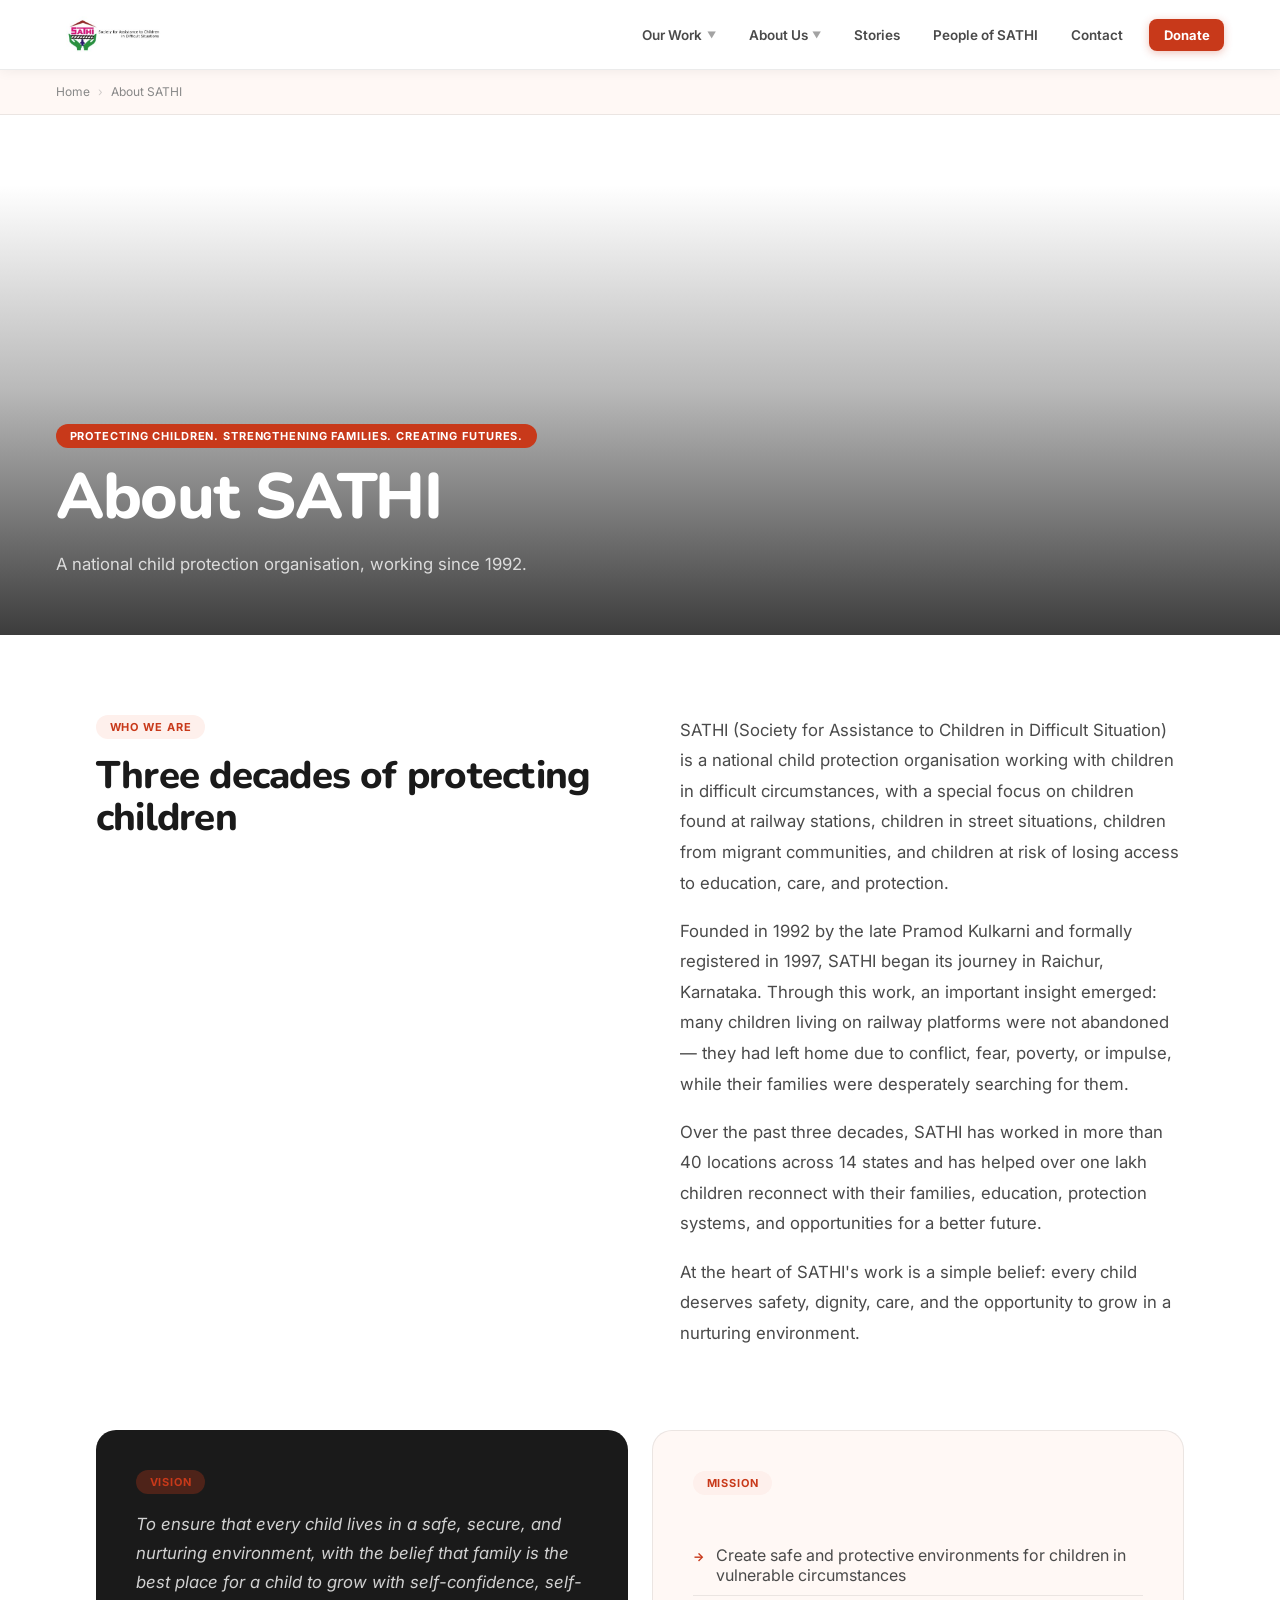
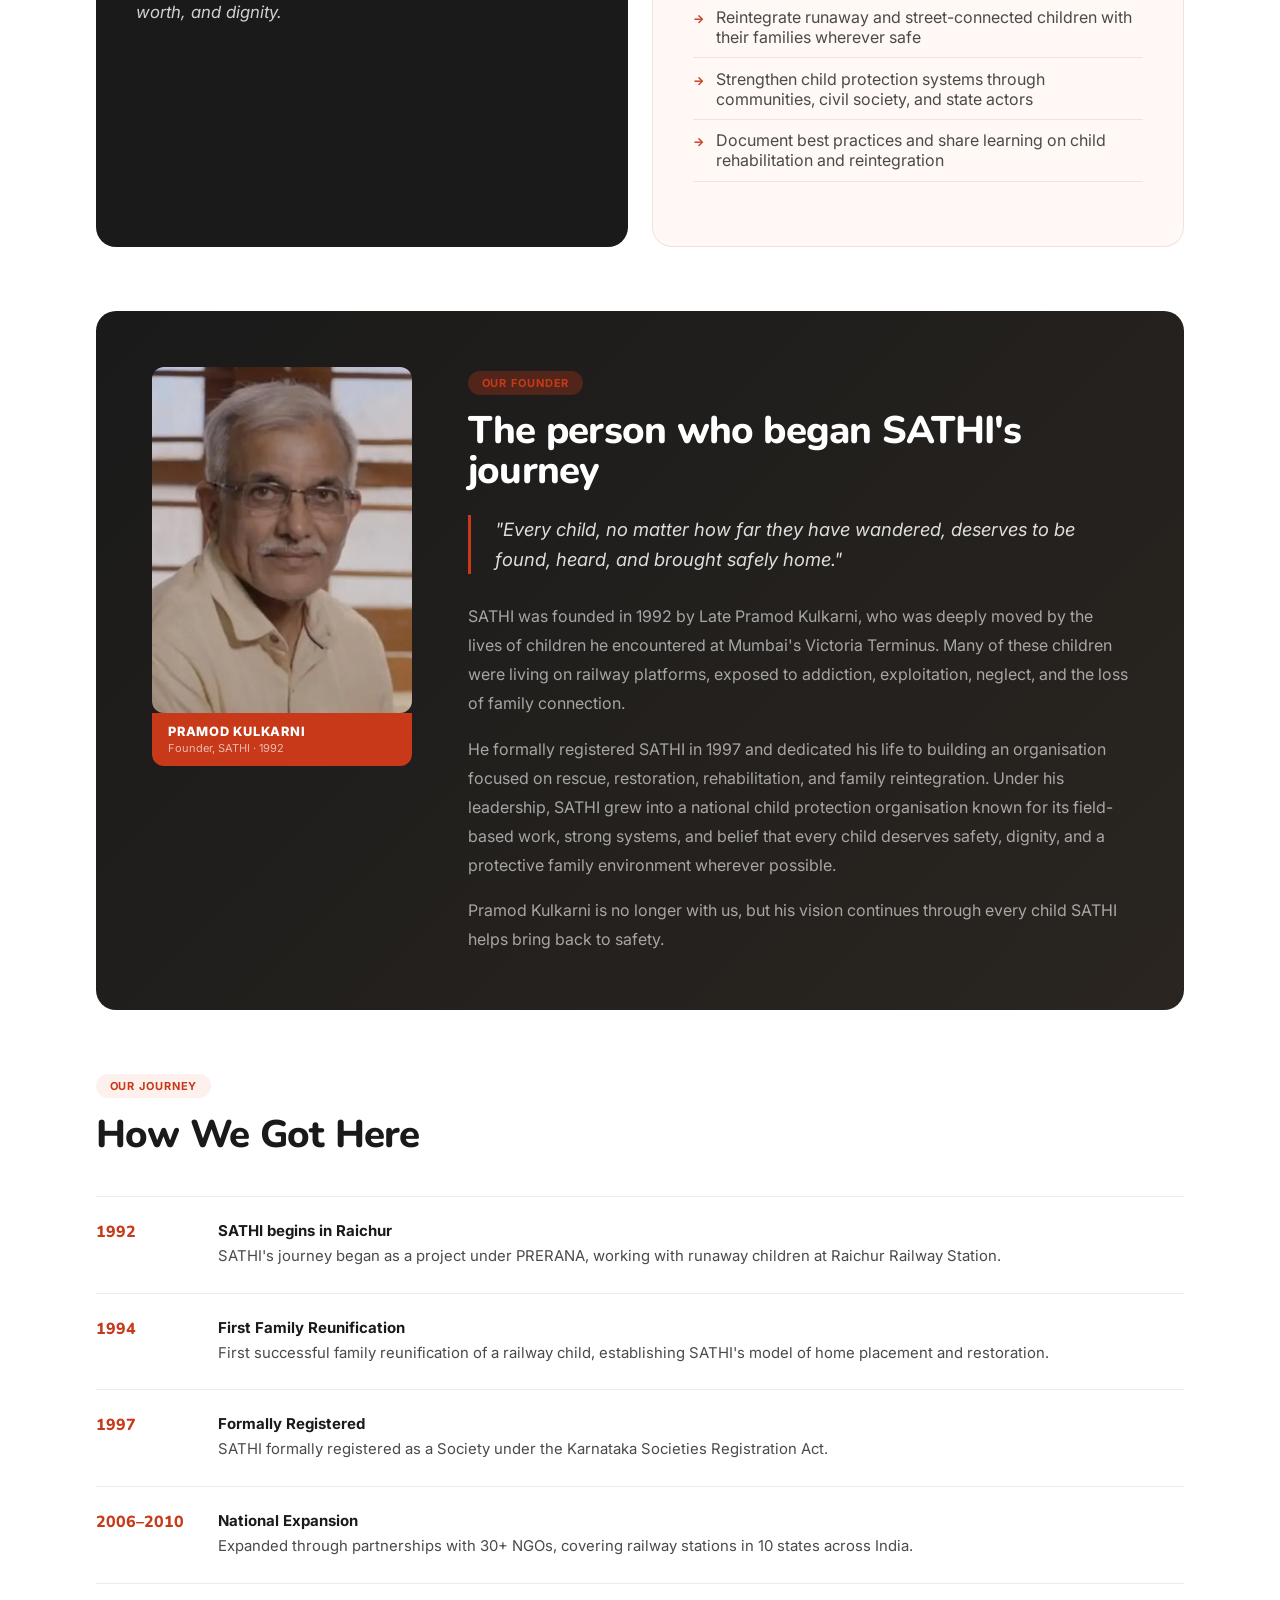
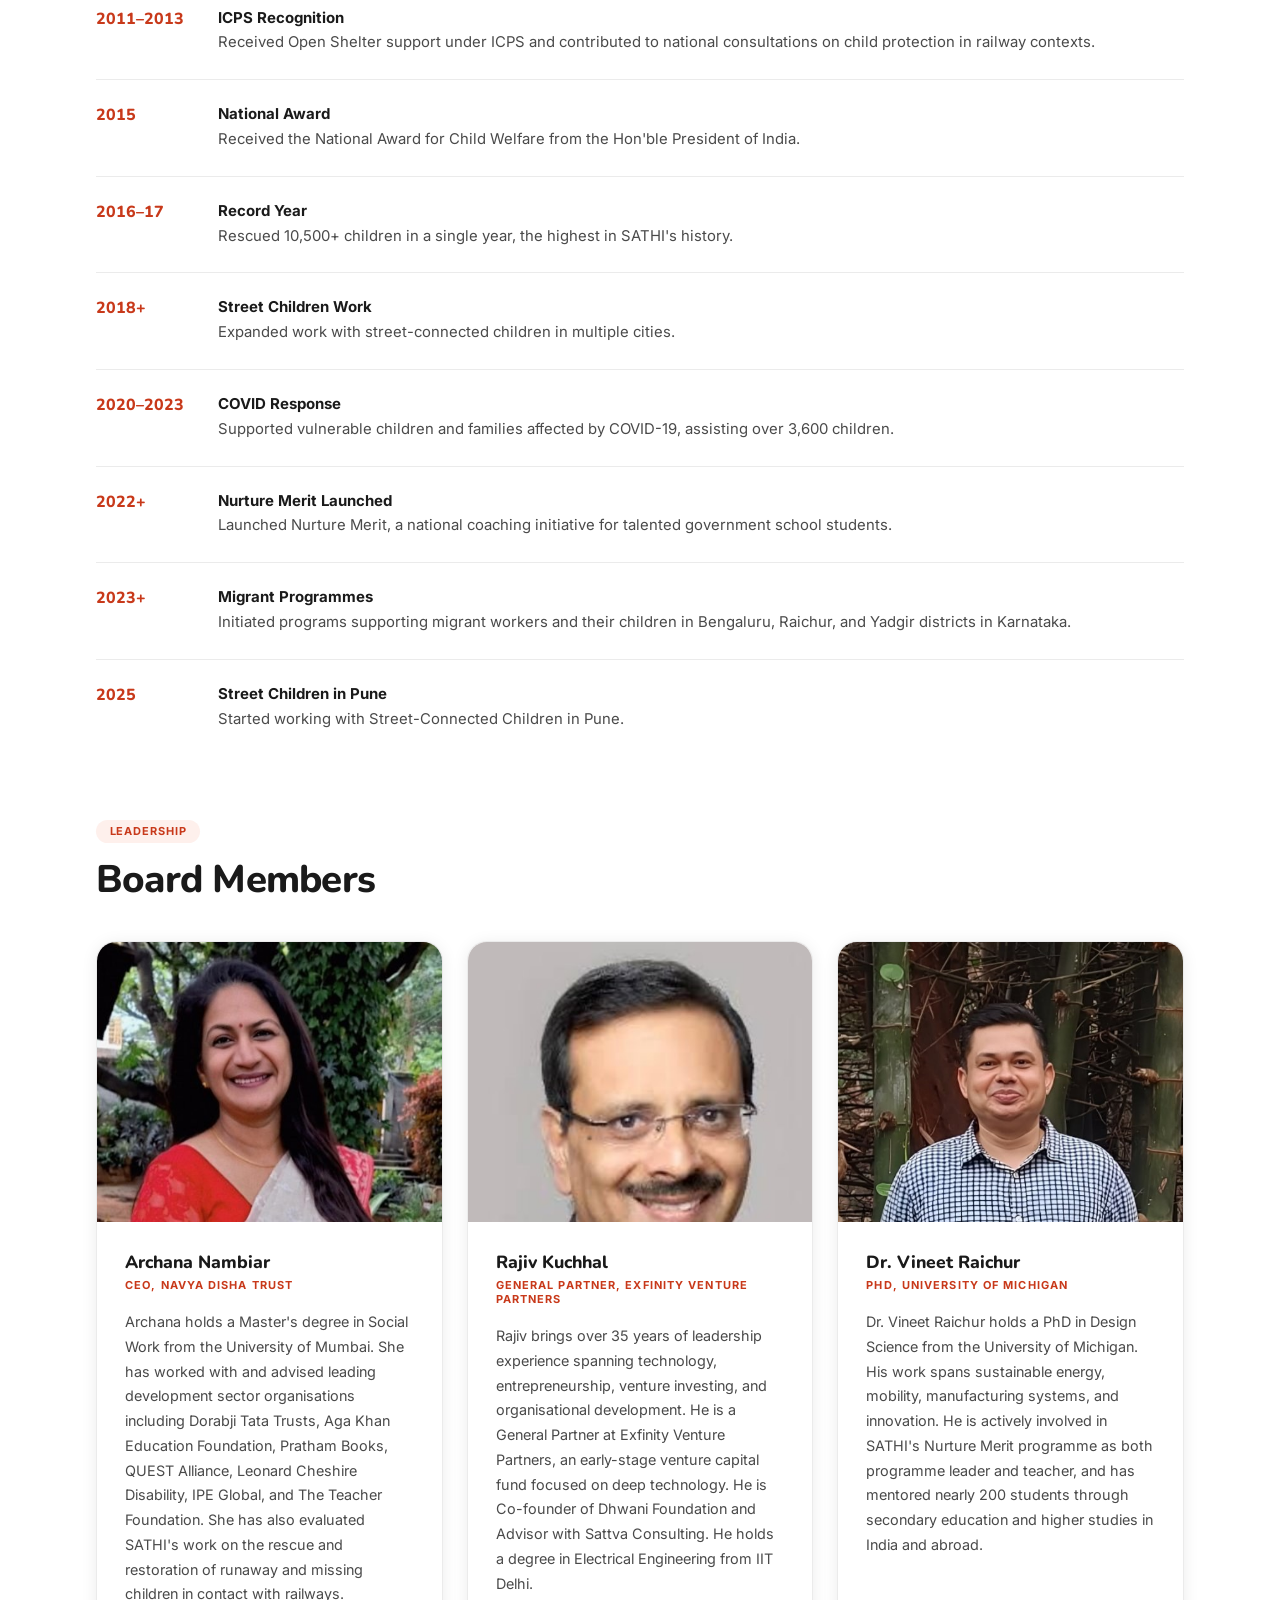
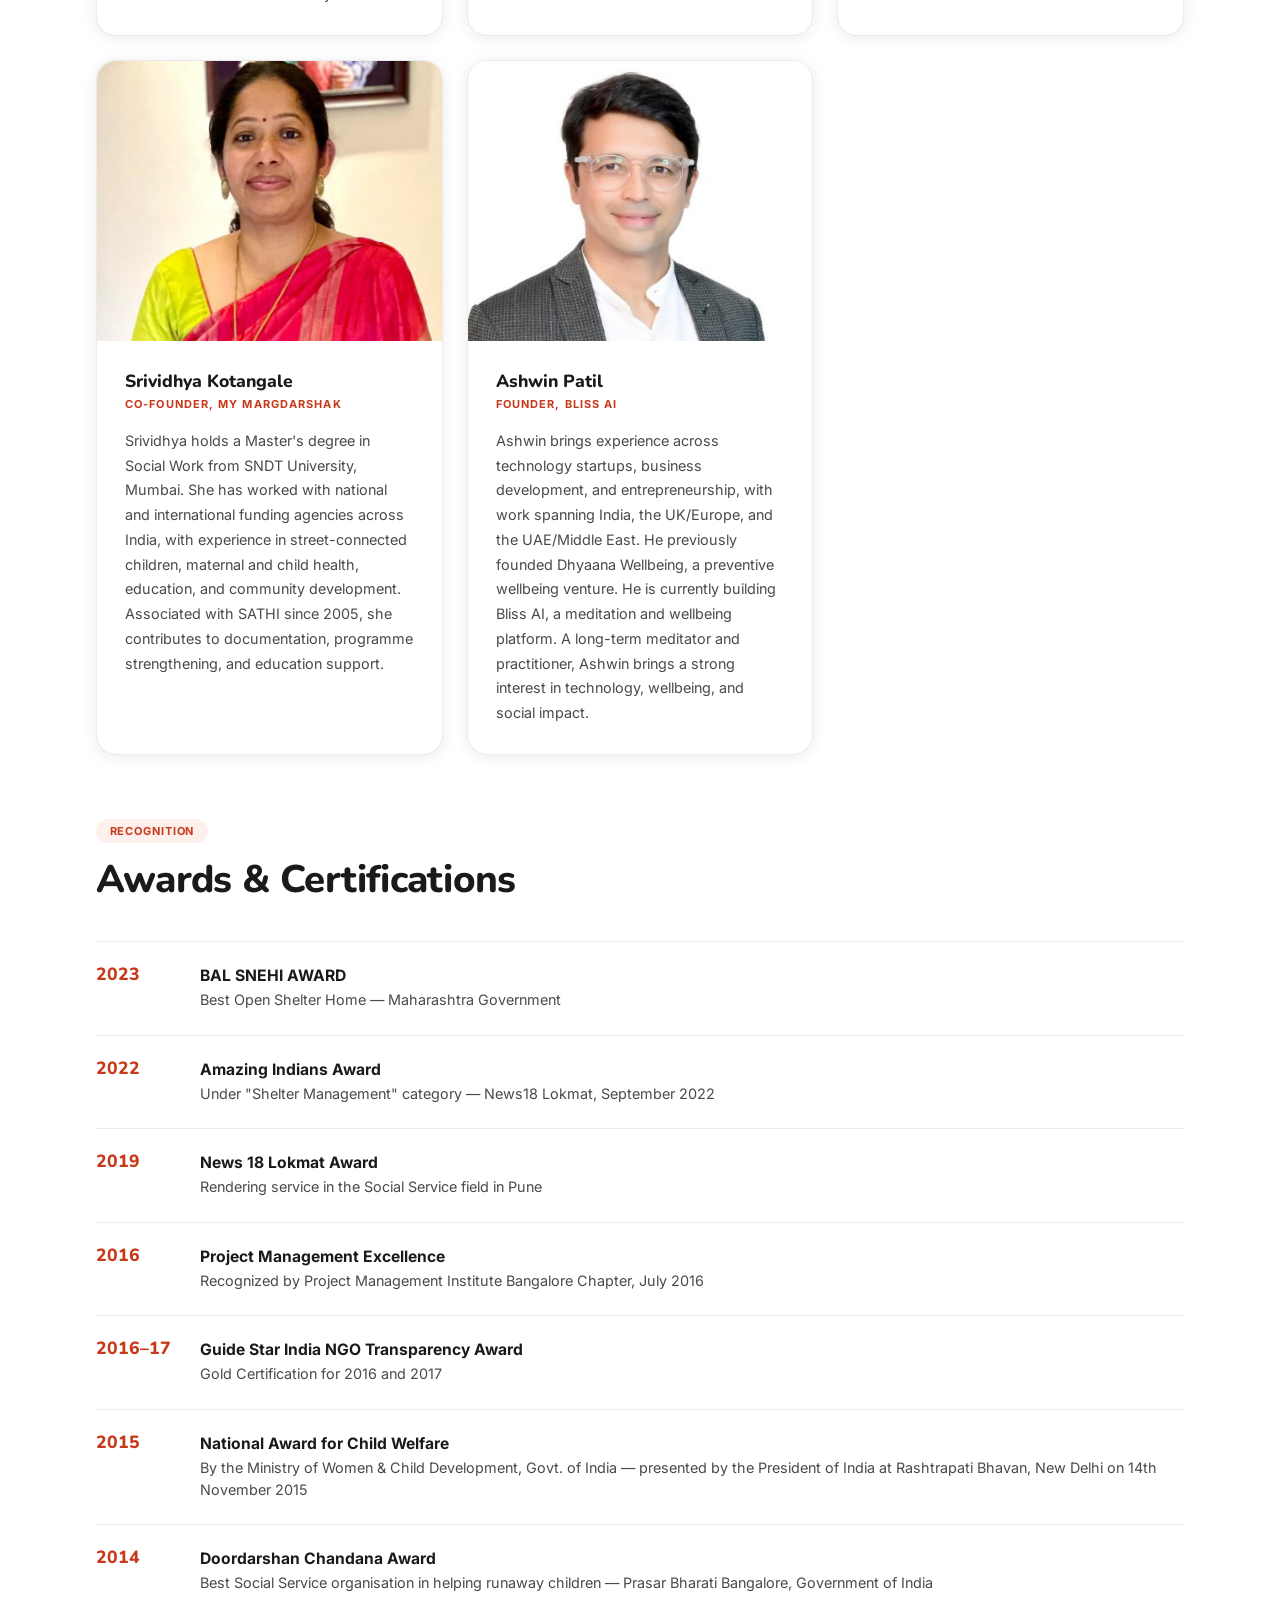
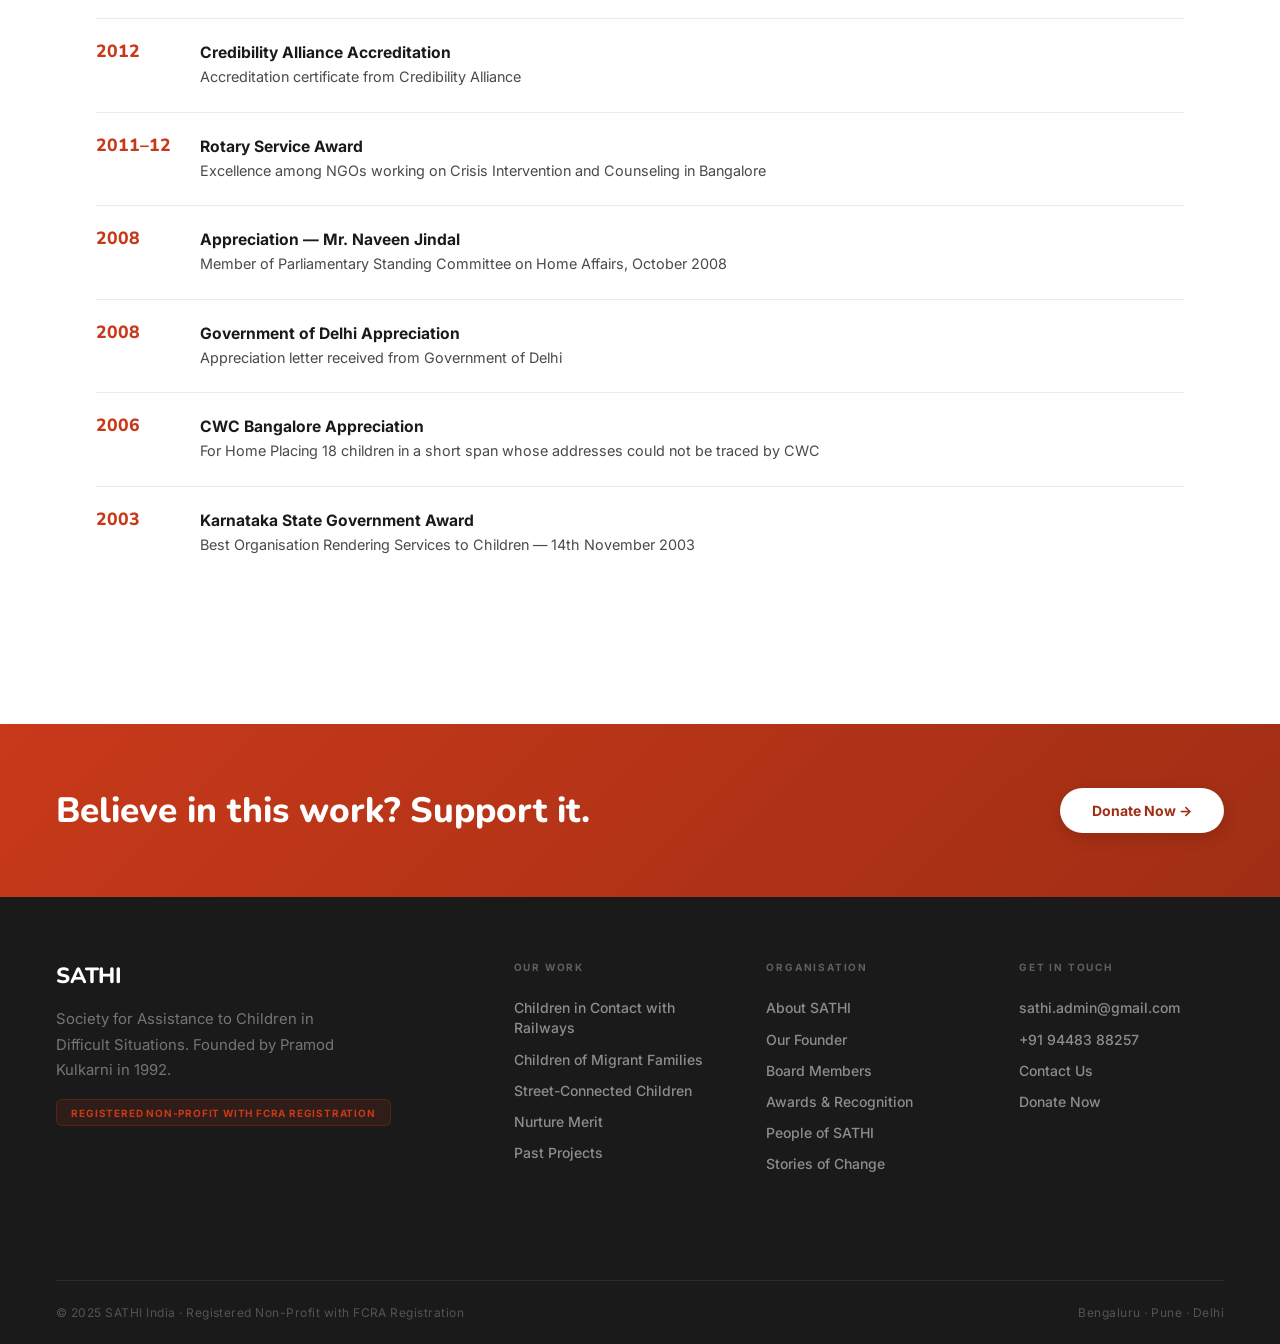
==== about.html @ 6737d8ed "Add files via upload" ====
<!DOCTYPE html>
<html lang="en"><head>
<meta charset="UTF-8"><meta name="viewport" content="width=device-width,initial-scale=1">
<title>About SATHI — SATHI</title><link href="https://fonts.googleapis.com/css2?family=Nunito:wght@400;500;600;700;800&family=Inter:wght@400;500;600&display=swap" rel="stylesheet">
<link rel="stylesheet" href="shared.css">
<style>.page-hero{margin-top:70px;}</style>
</head><body><nav>
  <a href="index.html" class="nav-logo"><img src="[data-uri]" alt="SATHI" style="height:38px;width:auto;display:block;"></a>
  <ul class="nav-links">
    <li class="nav-dropdown">
      <a href="#" class="nav-has-dropdown">Our Work <span class="nav-arrow">&#9660;</span></a>
      <div class="dropdown-menu">
        <a href="railway.html"><span class="dd-num">&#8250;</span><span class="dd-text">Children in Contact with Railways</span></a>
        <a href="migrant.html"><span class="dd-num">&#8250;</span><span class="dd-text">Children of Migrant Families</span></a>
        <a href="slum.html"><span class="dd-num">&#8250;</span><span class="dd-text">Street-Connected Children</span></a>
        <a href="nurture.html"><span class="dd-num">&#8250;</span><span class="dd-text">Nurture Merit</span></a>
        <a href="past-projects.html" style="background:#f9f9f9;"><span class="dd-num" style="color:var(--ink-muted);">&#8250;</span><span class="dd-text" style="color:var(--ink-muted);">Past Projects</span></a>
      </div>
    </li>
    <li class="nav-dropdown">
      <a href="about.html" class="nav-has-dropdown">About Us <span class="nav-arrow">&#9660;</span></a>
      <div class="dropdown-menu">
        <a href="about.html"><span class="dd-num">&#8250;</span><span class="dd-text">About SATHI</span></a>
        <a href="about.html#founder"><span class="dd-num">&#8250;</span><span class="dd-text">Our Founder</span></a>
        <a href="about.html#board"><span class="dd-num">&#8250;</span><span class="dd-text">Board Members</span></a>
        <a href="about.html#awards"><span class="dd-num">&#8250;</span><span class="dd-text">Awards &amp; Recognition</span></a>
      </div>
    </li>
    <li><a href="stories.html">Stories</a></li>
    <li><a href="people.html">People of SATHI</a></li>
    <li><a href="contact.html">Contact</a></li>
    <li><a href="https://sathiindia.org/donate-now.html" target="_blank" class="nav-donate">Donate</a></li>
  </ul>
  <button class="nav-hamburger" onclick="toggleMenu()">&#9776;</button>
</nav><div class="breadcrumb"><a href="index.html">Home</a><span class="breadcrumb-sep">&#8250;</span><span>About SATHI</span></div>
<section class="page-hero" style="min-height:50vh;">
  <div class="page-hero-bg" style="background-image:url('https://sathiindia.org/images/portfolio/Sathiindia.org-about-us-1.jpg')"></div>
  <div class="page-hero-content">
    <div style="display:inline-block;background:var(--red);color:white;font-size:11px;font-weight:700;letter-spacing:.08em;text-transform:uppercase;padding:.3rem .85rem;border-radius:100px;margin-bottom:1rem;">Protecting Children. Strengthening Families. Creating Futures.</div>
    <h1>About SATHI</h1>
    <p class="page-hero-sub">A national child protection organisation, working since 1992.</p>
  </div>
</section>
<div class="page-content">
  <div class="page-intro-grid">
    <div><span class="page-section-tag">Who We Are</span><h2 class="page-section-title">Three decades of protecting children</h2></div>
    <div>
      <p class="page-body">SATHI (Society for Assistance to Children in Difficult Situation) is a national child protection organisation working with children in difficult circumstances, with a special focus on children found at railway stations, children in street situations, children from migrant communities, and children at risk of losing access to education, care, and protection.</p>
      <p class="page-body">Founded in 1992 by the late Pramod Kulkarni and formally registered in 1997, SATHI began its journey in Raichur, Karnataka. Through this work, an important insight emerged: many children living on railway platforms were not abandoned — they had left home due to conflict, fear, poverty, or impulse, while their families were desperately searching for them.</p>
      <p class="page-body">Over the past three decades, SATHI has worked in more than 40 locations across 14 states and has helped over one lakh children reconnect with their families, education, protection systems, and opportunities for a better future.</p>
      <p class="page-body">At the heart of SATHI's work is a simple belief: every child deserves safety, dignity, care, and the opportunity to grow in a nurturing environment.</p>
    </div>
  </div>

  <!-- VISION + MISSION -->
  <div style="display:grid;grid-template-columns:1fr 1fr;gap:1.5rem;margin-bottom:4rem;">
    <div style="background:var(--ink);border-radius:var(--radius-lg);padding:2.5rem;">
      <span style="display:inline-block;background:rgba(200,57,26,.3);color:var(--red);font-size:11px;font-weight:700;letter-spacing:.08em;text-transform:uppercase;padding:.3rem .85rem;border-radius:100px;margin-bottom:1rem;">Vision</span>
      <p style="font-size:1.05rem;color:rgba(255,255,255,.8);line-height:1.75;font-style:italic;">To ensure that every child lives in a safe, secure, and nurturing environment, with the belief that family is the best place for a child to grow with self-confidence, self-worth, and dignity.</p>
    </div>
    <div style="background:var(--cream);border-radius:var(--radius-lg);padding:2.5rem;border:1px solid var(--border);">
      <span style="display:inline-block;background:var(--red-light);color:var(--red);font-size:11px;font-weight:700;letter-spacing:.08em;text-transform:uppercase;padding:.3rem .85rem;border-radius:100px;margin-bottom:1rem;">Mission</span>
      <ul class="key-areas">
        <li>Create safe and protective environments for children in vulnerable circumstances</li>
        <li>Reintegrate runaway and street-connected children with their families wherever safe</li>
        <li>Strengthen child protection systems through communities, civil society, and state actors</li>
        <li>Document best practices and share learning on child rehabilitation and reintegration</li>
      </ul>
    </div>
  </div>

  <!-- FOUNDER -->
  <div id="founder" style="background:linear-gradient(135deg,var(--ink) 0%,#2a2520 100%);border-radius:var(--radius-lg);padding:3.5rem;margin-bottom:4rem;display:grid;grid-template-columns:260px 1fr;gap:3.5rem;align-items:start;">
    <div>
      <div style="width:100%;aspect-ratio:3/4;overflow:hidden;border-radius:var(--radius);background:#1a1714;"><img src="[data-uri]" alt="Pramod Kulkarni, Founder of SATHI" style="width:100%;height:100%;object-fit:cover;object-position:top center;display:block;"></div>
      <div style="background:var(--red);padding:.65rem 1rem;border-radius:0 0 var(--radius) var(--radius);">
        <div style="font-weight:800;font-size:.8rem;text-transform:uppercase;letter-spacing:.06em;color:white;">Pramod Kulkarni</div>
        <div style="font-size:11px;color:rgba(255,255,255,.65);margin-top:.15rem;">Founder, SATHI &middot; 1992</div>
      </div>
    </div>
    <div style="padding-top:.25rem;">
      <span style="display:inline-block;background:rgba(200,57,26,.3);color:var(--red);font-size:11px;font-weight:700;letter-spacing:.08em;text-transform:uppercase;padding:.3rem .85rem;border-radius:100px;margin-bottom:1rem;">Our Founder</span>
      <h2 style="font-family:var(--display);font-size:clamp(1.8rem,3vw,2.6rem);font-weight:800;color:white;line-height:1.05;letter-spacing:-.02em;margin-bottom:1.5rem;">The person who began SATHI's journey</h2>
      <blockquote style="font-size:1.15rem;color:rgba(255,255,255,.85);line-height:1.6;border-left:3px solid var(--red);padding-left:1.5rem;margin-bottom:1.75rem;font-style:italic;">"Every child, no matter how far they have wandered, deserves to be found, heard, and brought safely home."</blockquote>
      <p style="font-size:1rem;color:rgba(255,255,255,.6);line-height:1.82;margin-bottom:1rem;">SATHI was founded in 1992 by Late Pramod Kulkarni, who was deeply moved by the lives of children he encountered at Mumbai's Victoria Terminus. Many of these children were living on railway platforms, exposed to addiction, exploitation, neglect, and the loss of family connection.</p>
      <p style="font-size:1rem;color:rgba(255,255,255,.6);line-height:1.82;margin-bottom:1rem;">He formally registered SATHI in 1997 and dedicated his life to building an organisation focused on rescue, restoration, rehabilitation, and family reintegration. Under his leadership, SATHI grew into a national child protection organisation known for its field-based work, strong systems, and belief that every child deserves safety, dignity, and a protective family environment wherever possible.</p>
      <p style="font-size:1rem;color:rgba(255,255,255,.6);line-height:1.82;">Pramod Kulkarni is no longer with us, but his vision continues through every child SATHI helps bring back to safety.</p>
    </div>
  </div>

  <!-- TIMELINE -->
  <div style="margin-bottom:4rem;">
    <span class="page-section-tag">Our Journey</span>
    <h2 class="page-section-title" style="margin-bottom:2.5rem;">How We Got Here</h2>
    <div style="display:grid;grid-template-columns:90px 1fr;gap:2rem;padding:1.5rem 0;border-top:1px solid var(--border);align-items:start;">
<div style="font-family:var(--display);font-size:1rem;font-weight:800;color:var(--red);">1992</div>
<div><div style="font-weight:700;font-size:15px;margin-bottom:.3rem;">SATHI begins in Raichur</div><p style="font-size:.93rem;color:var(--ink-mid);line-height:1.6;">SATHI's journey began as a project under PRERANA, working with runaway children at Raichur Railway Station.</p></div>
</div><div style="display:grid;grid-template-columns:90px 1fr;gap:2rem;padding:1.5rem 0;border-top:1px solid var(--border);align-items:start;">
<div style="font-family:var(--display);font-size:1rem;font-weight:800;color:var(--red);">1994</div>
<div><div style="font-weight:700;font-size:15px;margin-bottom:.3rem;">First Family Reunification</div><p style="font-size:.93rem;color:var(--ink-mid);line-height:1.6;">First successful family reunification of a railway child, establishing SATHI's model of home placement and restoration.</p></div>
</div><div style="display:grid;grid-template-columns:90px 1fr;gap:2rem;padding:1.5rem 0;border-top:1px solid var(--border);align-items:start;">
<div style="font-family:var(--display);font-size:1rem;font-weight:800;color:var(--red);">1997</div>
<div><div style="font-weight:700;font-size:15px;margin-bottom:.3rem;">Formally Registered</div><p style="font-size:.93rem;color:var(--ink-mid);line-height:1.6;">SATHI formally registered as a Society under the Karnataka Societies Registration Act.</p></div>
</div><div style="display:grid;grid-template-columns:90px 1fr;gap:2rem;padding:1.5rem 0;border-top:1px solid var(--border);align-items:start;">
<div style="font-family:var(--display);font-size:1rem;font-weight:800;color:var(--red);">2006–2010</div>
<div><div style="font-weight:700;font-size:15px;margin-bottom:.3rem;">National Expansion</div><p style="font-size:.93rem;color:var(--ink-mid);line-height:1.6;">Expanded through partnerships with 30+ NGOs, covering railway stations in 10 states across India.</p></div>
</div><div style="display:grid;grid-template-columns:90px 1fr;gap:2rem;padding:1.5rem 0;border-top:1px solid var(--border);align-items:start;">
<div style="font-family:var(--display);font-size:1rem;font-weight:800;color:var(--red);">2011–2013</div>
<div><div style="font-weight:700;font-size:15px;margin-bottom:.3rem;">ICPS Recognition</div><p style="font-size:.93rem;color:var(--ink-mid);line-height:1.6;">Received Open Shelter support under ICPS and contributed to national consultations on child protection in railway contexts.</p></div>
</div><div style="display:grid;grid-template-columns:90px 1fr;gap:2rem;padding:1.5rem 0;border-top:1px solid var(--border);align-items:start;">
<div style="font-family:var(--display);font-size:1rem;font-weight:800;color:var(--red);">2015</div>
<div><div style="font-weight:700;font-size:15px;margin-bottom:.3rem;">National Award</div><p style="font-size:.93rem;color:var(--ink-mid);line-height:1.6;">Received the National Award for Child Welfare from the Hon'ble President of India.</p></div>
</div><div style="display:grid;grid-template-columns:90px 1fr;gap:2rem;padding:1.5rem 0;border-top:1px solid var(--border);align-items:start;">
<div style="font-family:var(--display);font-size:1rem;font-weight:800;color:var(--red);">2016–17</div>
<div><div style="font-weight:700;font-size:15px;margin-bottom:.3rem;">Record Year</div><p style="font-size:.93rem;color:var(--ink-mid);line-height:1.6;">Rescued 10,500+ children in a single year, the highest in SATHI's history.</p></div>
</div><div style="display:grid;grid-template-columns:90px 1fr;gap:2rem;padding:1.5rem 0;border-top:1px solid var(--border);align-items:start;">
<div style="font-family:var(--display);font-size:1rem;font-weight:800;color:var(--red);">2018+</div>
<div><div style="font-weight:700;font-size:15px;margin-bottom:.3rem;">Street Children Work</div><p style="font-size:.93rem;color:var(--ink-mid);line-height:1.6;">Expanded work with street-connected children in multiple cities.</p></div>
</div><div style="display:grid;grid-template-columns:90px 1fr;gap:2rem;padding:1.5rem 0;border-top:1px solid var(--border);align-items:start;">
<div style="font-family:var(--display);font-size:1rem;font-weight:800;color:var(--red);">2020–2023</div>
<div><div style="font-weight:700;font-size:15px;margin-bottom:.3rem;">COVID Response</div><p style="font-size:.93rem;color:var(--ink-mid);line-height:1.6;">Supported vulnerable children and families affected by COVID-19, assisting over 3,600 children.</p></div>
</div><div style="display:grid;grid-template-columns:90px 1fr;gap:2rem;padding:1.5rem 0;border-top:1px solid var(--border);align-items:start;">
<div style="font-family:var(--display);font-size:1rem;font-weight:800;color:var(--red);">2022+</div>
<div><div style="font-weight:700;font-size:15px;margin-bottom:.3rem;">Nurture Merit Launched</div><p style="font-size:.93rem;color:var(--ink-mid);line-height:1.6;">Launched Nurture Merit, a national coaching initiative for talented government school students.</p></div>
</div><div style="display:grid;grid-template-columns:90px 1fr;gap:2rem;padding:1.5rem 0;border-top:1px solid var(--border);align-items:start;">
<div style="font-family:var(--display);font-size:1rem;font-weight:800;color:var(--red);">2023+</div>
<div><div style="font-weight:700;font-size:15px;margin-bottom:.3rem;">Migrant Programmes</div><p style="font-size:.93rem;color:var(--ink-mid);line-height:1.6;">Initiated programs supporting migrant workers and their children in Bengaluru, Raichur, and Yadgir districts in Karnataka.</p></div>
</div><div style="display:grid;grid-template-columns:90px 1fr;gap:2rem;padding:1.5rem 0;border-top:1px solid var(--border);align-items:start;">
<div style="font-family:var(--display);font-size:1rem;font-weight:800;color:var(--red);">2025</div>
<div><div style="font-weight:700;font-size:15px;margin-bottom:.3rem;">Street Children in Pune</div><p style="font-size:.93rem;color:var(--ink-mid);line-height:1.6;">Started working with Street-Connected Children in Pune.</p></div>
</div>
  </div>

  <!-- BOARD -->
  <div id="board" style="margin-bottom:4rem;">
    <span class="page-section-tag">Leadership</span>
    <h2 class="page-section-title" style="margin-bottom:2.5rem;">Board Members</h2>
    <div style="display:grid;grid-template-columns:repeat(3,1fr);gap:1.5rem;"><div style="background:white;border-radius:var(--radius-lg);overflow:hidden;border:1px solid var(--border);box-shadow:var(--shadow);">
  <div style="height:280px;overflow:hidden;background:var(--cream);"><img src="[data-uri]" alt="Archana Nambiar" style="width:100%;height:100%;object-fit:cover;object-position:top center;display:block;"></div>
  <div style="padding:1.75rem;">
    <div style="font-family:var(--display);font-size:1.1rem;font-weight:800;margin-bottom:.25rem;">Archana Nambiar</div>
    <div style="font-size:11px;color:var(--red);font-weight:700;text-transform:uppercase;letter-spacing:.1em;margin-bottom:1.1rem;">CEO, Navya Disha Trust</div>
    <p style="font-size:.9rem;color:var(--ink-mid);line-height:1.72;">Archana holds a Master's degree in Social Work from the University of Mumbai. She has worked with and advised leading development sector organisations including Dorabji Tata Trusts, Aga Khan Education Foundation, Pratham Books, QUEST Alliance, Leonard Cheshire Disability, IPE Global, and The Teacher Foundation. She has also evaluated SATHI's work on the rescue and restoration of runaway and missing children in contact with railways.</p>
  </div>
</div><div style="background:white;border-radius:var(--radius-lg);overflow:hidden;border:1px solid var(--border);box-shadow:var(--shadow);">
  <div style="height:280px;overflow:hidden;background:var(--cream);"><img src="[data-uri]" alt="Rajiv Kuchhal" style="width:100%;height:100%;object-fit:cover;object-position:top center;display:block;"></div>
  <div style="padding:1.75rem;">
    <div style="font-family:var(--display);font-size:1.1rem;font-weight:800;margin-bottom:.25rem;">Rajiv Kuchhal</div>
    <div style="font-size:11px;color:var(--red);font-weight:700;text-transform:uppercase;letter-spacing:.1em;margin-bottom:1.1rem;">General Partner, Exfinity Venture Partners</div>
    <p style="font-size:.9rem;color:var(--ink-mid);line-height:1.72;">Rajiv brings over 35 years of leadership experience spanning technology, entrepreneurship, venture investing, and organisational development. He is a General Partner at Exfinity Venture Partners, an early-stage venture capital fund focused on deep technology. He is Co-founder of Dhwani Foundation and Advisor with Sattva Consulting. He holds a degree in Electrical Engineering from IIT Delhi.</p>
  </div>
</div><div style="background:white;border-radius:var(--radius-lg);overflow:hidden;border:1px solid var(--border);box-shadow:var(--shadow);">
  <div style="height:280px;overflow:hidden;background:var(--cream);"><img src="[data-uri]" alt="Dr. Vineet Raichur" style="width:100%;height:100%;object-fit:cover;object-position:top center;display:block;"></div>
  <div style="padding:1.75rem;">
    <div style="font-family:var(--display);font-size:1.1rem;font-weight:800;margin-bottom:.25rem;">Dr. Vineet Raichur</div>
    <div style="font-size:11px;color:var(--red);font-weight:700;text-transform:uppercase;letter-spacing:.1em;margin-bottom:1.1rem;">PhD, University of Michigan</div>
    <p style="font-size:.9rem;color:var(--ink-mid);line-height:1.72;">Dr. Vineet Raichur holds a PhD in Design Science from the University of Michigan. His work spans sustainable energy, mobility, manufacturing systems, and innovation. He is actively involved in SATHI's Nurture Merit programme as both programme leader and teacher, and has mentored nearly 200 students through secondary education and higher studies in India and abroad.</p>
  </div>
</div><div style="background:white;border-radius:var(--radius-lg);overflow:hidden;border:1px solid var(--border);box-shadow:var(--shadow);">
  <div style="height:280px;overflow:hidden;background:var(--cream);"><img src="[data-uri]" alt="Srividhya Kotangale" style="width:100%;height:100%;object-fit:cover;object-position:top center;display:block;"></div>
  <div style="padding:1.75rem;">
    <div style="font-family:var(--display);font-size:1.1rem;font-weight:800;margin-bottom:.25rem;">Srividhya Kotangale</div>
    <div style="font-size:11px;color:var(--red);font-weight:700;text-transform:uppercase;letter-spacing:.1em;margin-bottom:1.1rem;">Co-founder, My Margdarshak</div>
    <p style="font-size:.9rem;color:var(--ink-mid);line-height:1.72;">Srividhya holds a Master's degree in Social Work from SNDT University, Mumbai. She has worked with national and international funding agencies across India, with experience in street-connected children, maternal and child health, education, and community development. Associated with SATHI since 2005, she contributes to documentation, programme strengthening, and education support.</p>
  </div>
</div><div style="background:white;border-radius:var(--radius-lg);overflow:hidden;border:1px solid var(--border);box-shadow:var(--shadow);">
  <div style="height:280px;overflow:hidden;background:var(--cream);"><img src="[data-uri]" alt="Ashwin Patil" style="width:100%;height:100%;object-fit:cover;object-position:top center;display:block;"></div>
  <div style="padding:1.75rem;">
    <div style="font-family:var(--display);font-size:1.1rem;font-weight:800;margin-bottom:.25rem;">Ashwin Patil</div>
    <div style="font-size:11px;color:var(--red);font-weight:700;text-transform:uppercase;letter-spacing:.1em;margin-bottom:1.1rem;">Founder, Bliss AI</div>
    <p style="font-size:.9rem;color:var(--ink-mid);line-height:1.72;">Ashwin brings experience across technology startups, business development, and entrepreneurship, with work spanning India, the UK/Europe, and the UAE/Middle East. He previously founded Dhyaana Wellbeing, a preventive wellbeing venture. He is currently building Bliss AI, a meditation and wellbeing platform. A long-term meditator and practitioner, Ashwin brings a strong interest in technology, wellbeing, and social impact.</p>
  </div>
</div></div>
  </div>

  <!-- AWARDS -->
  <div id="awards" style="margin-bottom:4rem;">
    <span class="page-section-tag">Recognition</span>
    <h2 class="page-section-title" style="margin-bottom:2.5rem;">Awards &amp; Certifications</h2>
    <div><div style="display:grid;grid-template-columns:80px 1fr;gap:1.5rem;padding:1.5rem 0;border-top:1px solid var(--border);align-items:start;">
<div style="font-family:var(--display);font-size:1.1rem;font-weight:800;color:var(--red);line-height:1;">2023</div>
<div><div style="font-weight:700;font-size:.98rem;margin-bottom:.25rem;">BAL SNEHI AWARD</div><p style="font-size:.9rem;color:var(--ink-mid);line-height:1.5;">Best Open Shelter Home — Maharashtra Government</p></div>
</div><div style="display:grid;grid-template-columns:80px 1fr;gap:1.5rem;padding:1.5rem 0;border-top:1px solid var(--border);align-items:start;">
<div style="font-family:var(--display);font-size:1.1rem;font-weight:800;color:var(--red);line-height:1;">2022</div>
<div><div style="font-weight:700;font-size:.98rem;margin-bottom:.25rem;">Amazing Indians Award</div><p style="font-size:.9rem;color:var(--ink-mid);line-height:1.5;">Under "Shelter Management" category — News18 Lokmat, September 2022</p></div>
</div><div style="display:grid;grid-template-columns:80px 1fr;gap:1.5rem;padding:1.5rem 0;border-top:1px solid var(--border);align-items:start;">
<div style="font-family:var(--display);font-size:1.1rem;font-weight:800;color:var(--red);line-height:1;">2019</div>
<div><div style="font-weight:700;font-size:.98rem;margin-bottom:.25rem;">News 18 Lokmat Award</div><p style="font-size:.9rem;color:var(--ink-mid);line-height:1.5;">Rendering service in the Social Service field in Pune</p></div>
</div><div style="display:grid;grid-template-columns:80px 1fr;gap:1.5rem;padding:1.5rem 0;border-top:1px solid var(--border);align-items:start;">
<div style="font-family:var(--display);font-size:1.1rem;font-weight:800;color:var(--red);line-height:1;">2016</div>
<div><div style="font-weight:700;font-size:.98rem;margin-bottom:.25rem;">Project Management Excellence</div><p style="font-size:.9rem;color:var(--ink-mid);line-height:1.5;">Recognized by Project Management Institute Bangalore Chapter, July 2016</p></div>
</div><div style="display:grid;grid-template-columns:80px 1fr;gap:1.5rem;padding:1.5rem 0;border-top:1px solid var(--border);align-items:start;">
<div style="font-family:var(--display);font-size:1.1rem;font-weight:800;color:var(--red);line-height:1;">2016–17</div>
<div><div style="font-weight:700;font-size:.98rem;margin-bottom:.25rem;">Guide Star India NGO Transparency Award</div><p style="font-size:.9rem;color:var(--ink-mid);line-height:1.5;">Gold Certification for 2016 and 2017</p></div>
</div><div style="display:grid;grid-template-columns:80px 1fr;gap:1.5rem;padding:1.5rem 0;border-top:1px solid var(--border);align-items:start;">
<div style="font-family:var(--display);font-size:1.1rem;font-weight:800;color:var(--red);line-height:1;">2015</div>
<div><div style="font-weight:700;font-size:.98rem;margin-bottom:.25rem;">National Award for Child Welfare</div><p style="font-size:.9rem;color:var(--ink-mid);line-height:1.5;">By the Ministry of Women &amp; Child Development, Govt. of India — presented by the President of India at Rashtrapati Bhavan, New Delhi on 14th November 2015</p></div>
</div><div style="display:grid;grid-template-columns:80px 1fr;gap:1.5rem;padding:1.5rem 0;border-top:1px solid var(--border);align-items:start;">
<div style="font-family:var(--display);font-size:1.1rem;font-weight:800;color:var(--red);line-height:1;">2014</div>
<div><div style="font-weight:700;font-size:.98rem;margin-bottom:.25rem;">Doordarshan Chandana Award</div><p style="font-size:.9rem;color:var(--ink-mid);line-height:1.5;">Best Social Service organisation in helping runaway children — Prasar Bharati Bangalore, Government of India</p></div>
</div><div style="display:grid;grid-template-columns:80px 1fr;gap:1.5rem;padding:1.5rem 0;border-top:1px solid var(--border);align-items:start;">
<div style="font-family:var(--display);font-size:1.1rem;font-weight:800;color:var(--red);line-height:1;">2012</div>
<div><div style="font-weight:700;font-size:.98rem;margin-bottom:.25rem;">Credibility Alliance Accreditation</div><p style="font-size:.9rem;color:var(--ink-mid);line-height:1.5;">Accreditation certificate from Credibility Alliance</p></div>
</div><div style="display:grid;grid-template-columns:80px 1fr;gap:1.5rem;padding:1.5rem 0;border-top:1px solid var(--border);align-items:start;">
<div style="font-family:var(--display);font-size:1.1rem;font-weight:800;color:var(--red);line-height:1;">2011–12</div>
<div><div style="font-weight:700;font-size:.98rem;margin-bottom:.25rem;">Rotary Service Award</div><p style="font-size:.9rem;color:var(--ink-mid);line-height:1.5;">Excellence among NGOs working on Crisis Intervention and Counseling in Bangalore</p></div>
</div><div style="display:grid;grid-template-columns:80px 1fr;gap:1.5rem;padding:1.5rem 0;border-top:1px solid var(--border);align-items:start;">
<div style="font-family:var(--display);font-size:1.1rem;font-weight:800;color:var(--red);line-height:1;">2008</div>
<div><div style="font-weight:700;font-size:.98rem;margin-bottom:.25rem;">Appreciation — Mr. Naveen Jindal</div><p style="font-size:.9rem;color:var(--ink-mid);line-height:1.5;">Member of Parliamentary Standing Committee on Home Affairs, October 2008</p></div>
</div><div style="display:grid;grid-template-columns:80px 1fr;gap:1.5rem;padding:1.5rem 0;border-top:1px solid var(--border);align-items:start;">
<div style="font-family:var(--display);font-size:1.1rem;font-weight:800;color:var(--red);line-height:1;">2008</div>
<div><div style="font-weight:700;font-size:.98rem;margin-bottom:.25rem;">Government of Delhi Appreciation</div><p style="font-size:.9rem;color:var(--ink-mid);line-height:1.5;">Appreciation letter received from Government of Delhi</p></div>
</div><div style="display:grid;grid-template-columns:80px 1fr;gap:1.5rem;padding:1.5rem 0;border-top:1px solid var(--border);align-items:start;">
<div style="font-family:var(--display);font-size:1.1rem;font-weight:800;color:var(--red);line-height:1;">2006</div>
<div><div style="font-weight:700;font-size:.98rem;margin-bottom:.25rem;">CWC Bangalore Appreciation</div><p style="font-size:.9rem;color:var(--ink-mid);line-height:1.5;">For Home Placing 18 children in a short span whose addresses could not be traced by CWC</p></div>
</div><div style="display:grid;grid-template-columns:80px 1fr;gap:1.5rem;padding:1.5rem 0;border-top:1px solid var(--border);align-items:start;">
<div style="font-family:var(--display);font-size:1.1rem;font-weight:800;color:var(--red);line-height:1;">2003</div>
<div><div style="font-weight:700;font-size:.98rem;margin-bottom:.25rem;">Karnataka State Government Award</div><p style="font-size:.9rem;color:var(--ink-mid);line-height:1.5;">Best Organisation Rendering Services to Children — 14th November 2003</p></div>
</div></div>
  </div>
</div>
<div class="inner-cta"><h2>Believe in this work? Support it.</h2><a href="https://sathiindia.org/donate-now.html" target="_blank" class="btn-white-sm">Donate Now &rarr;</a></div><footer>
  <div class="footer-brand">
    <span class="footer-brand-name">SATHI</span>
    <p class="footer-brand-desc">Society for Assistance to Children in Difficult Situations. Founded by Pramod Kulkarni in 1992.</p>
    <div style="margin-top:1rem;display:inline-block;background:rgba(200,57,26,.12);border:1px solid rgba(200,57,26,.25);color:var(--red);font-size:10px;font-weight:700;letter-spacing:.08em;text-transform:uppercase;padding:.4rem .9rem;border-radius:6px;">Registered Non-Profit with FCRA Registration</div>
  </div>
  <div class="footer-col"><span class="footer-col-title">Our Work</span><ul>
    <li><a href="railway.html">Children in Contact with Railways</a></li>
    <li><a href="migrant.html">Children of Migrant Families</a></li>
    <li><a href="slum.html">Street-Connected Children</a></li>
    <li><a href="nurture.html">Nurture Merit</a></li>
    <li><a href="past-projects.html">Past Projects</a></li>
  </ul></div>
  <div class="footer-col"><span class="footer-col-title">Organisation</span><ul>
    <li><a href="about.html">About SATHI</a></li>
    <li><a href="about.html#founder">Our Founder</a></li>
    <li><a href="about.html#board">Board Members</a></li>
    <li><a href="about.html#awards">Awards &amp; Recognition</a></li>
    <li><a href="people.html">People of SATHI</a></li>
    <li><a href="stories.html">Stories of Change</a></li>
  </ul></div>
  <div class="footer-col"><span class="footer-col-title">Get In Touch</span><ul>
    <li><a href="mailto:sathi.admin@gmail.com">sathi.admin@gmail.com</a></li>
    <li><a href="tel:+919448388257">+91 94483 88257</a></li>
    <li><a href="contact.html">Contact Us</a></li>
    <li><a href="https://sathiindia.org/donate-now.html" target="_blank">Donate Now</a></li>
  </ul></div>
  <div class="footer-bottom">
    <p>&#169; 2025 SATHI India &middot; Registered Non-Profit with FCRA Registration</p>
    <p>Bengaluru &middot; Pune &middot; Delhi</p>
  </div>
</footer><script src="shared.js"></script></body></html>
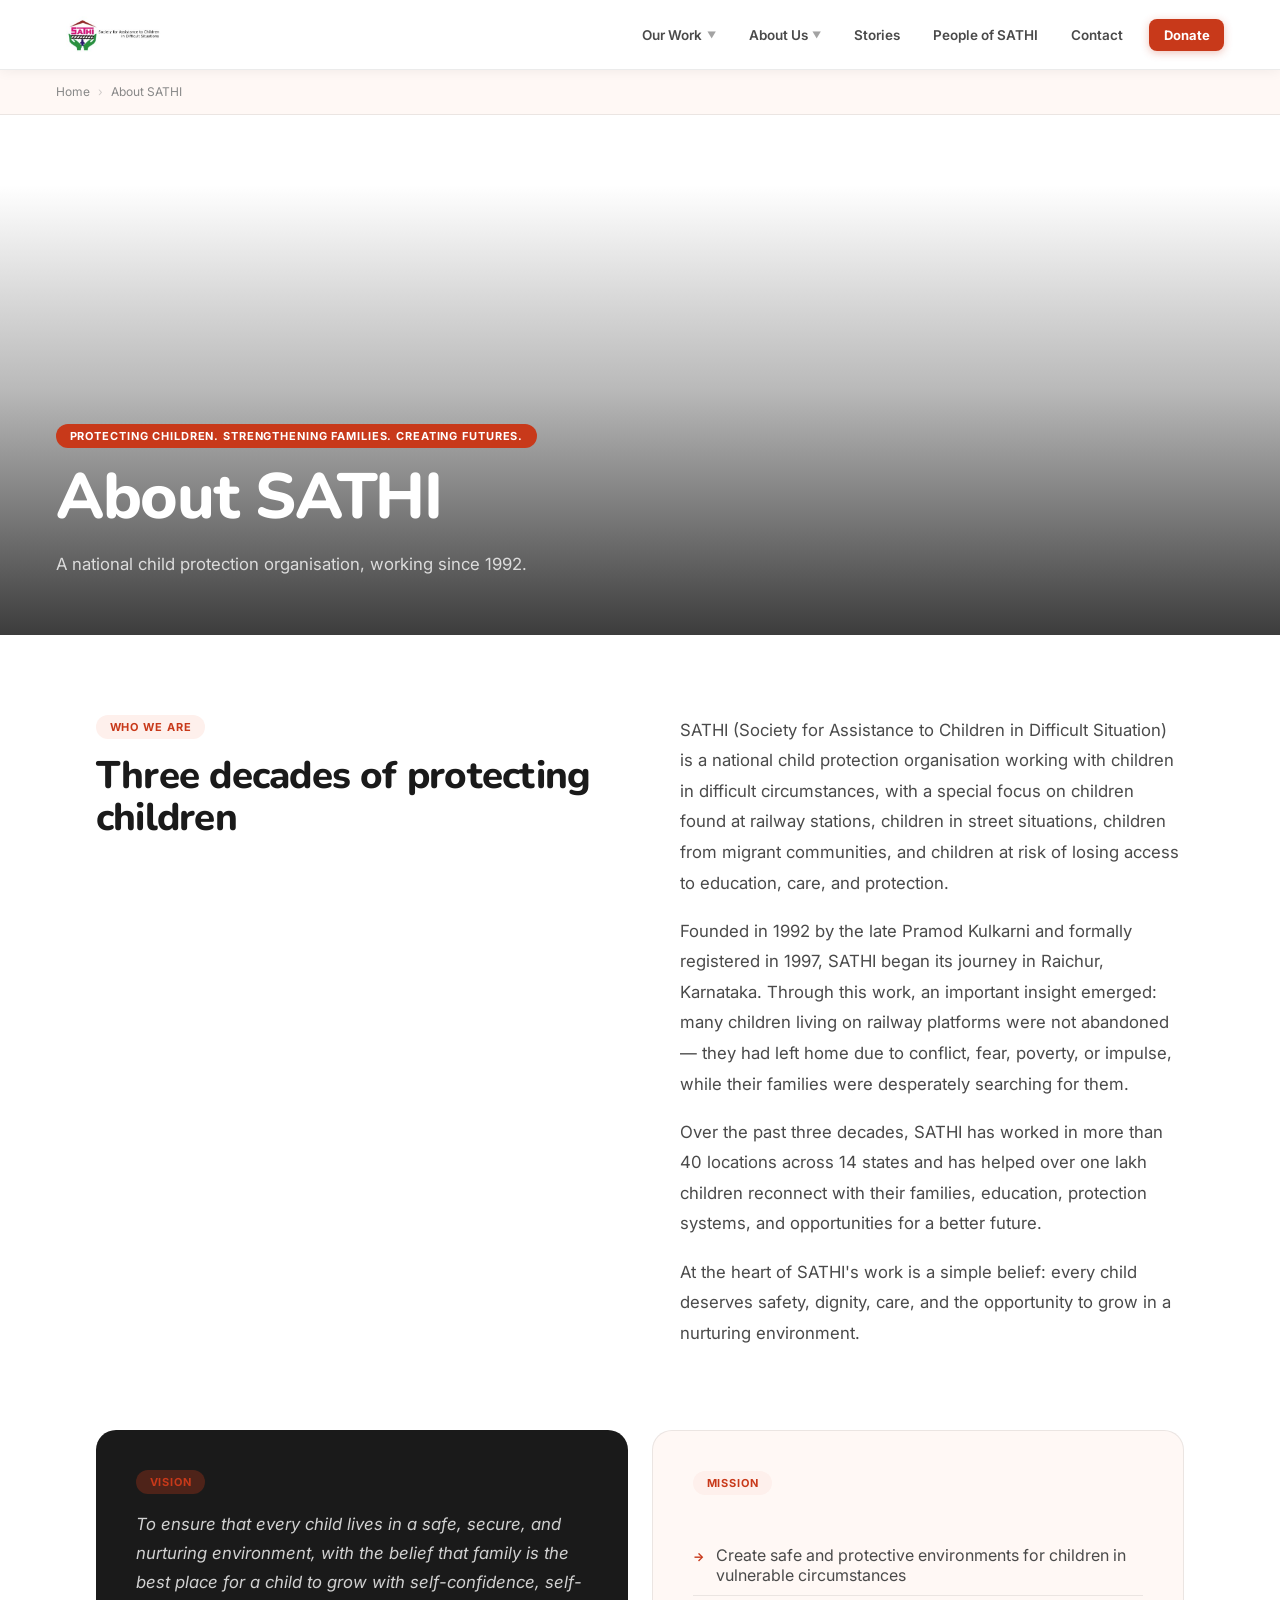
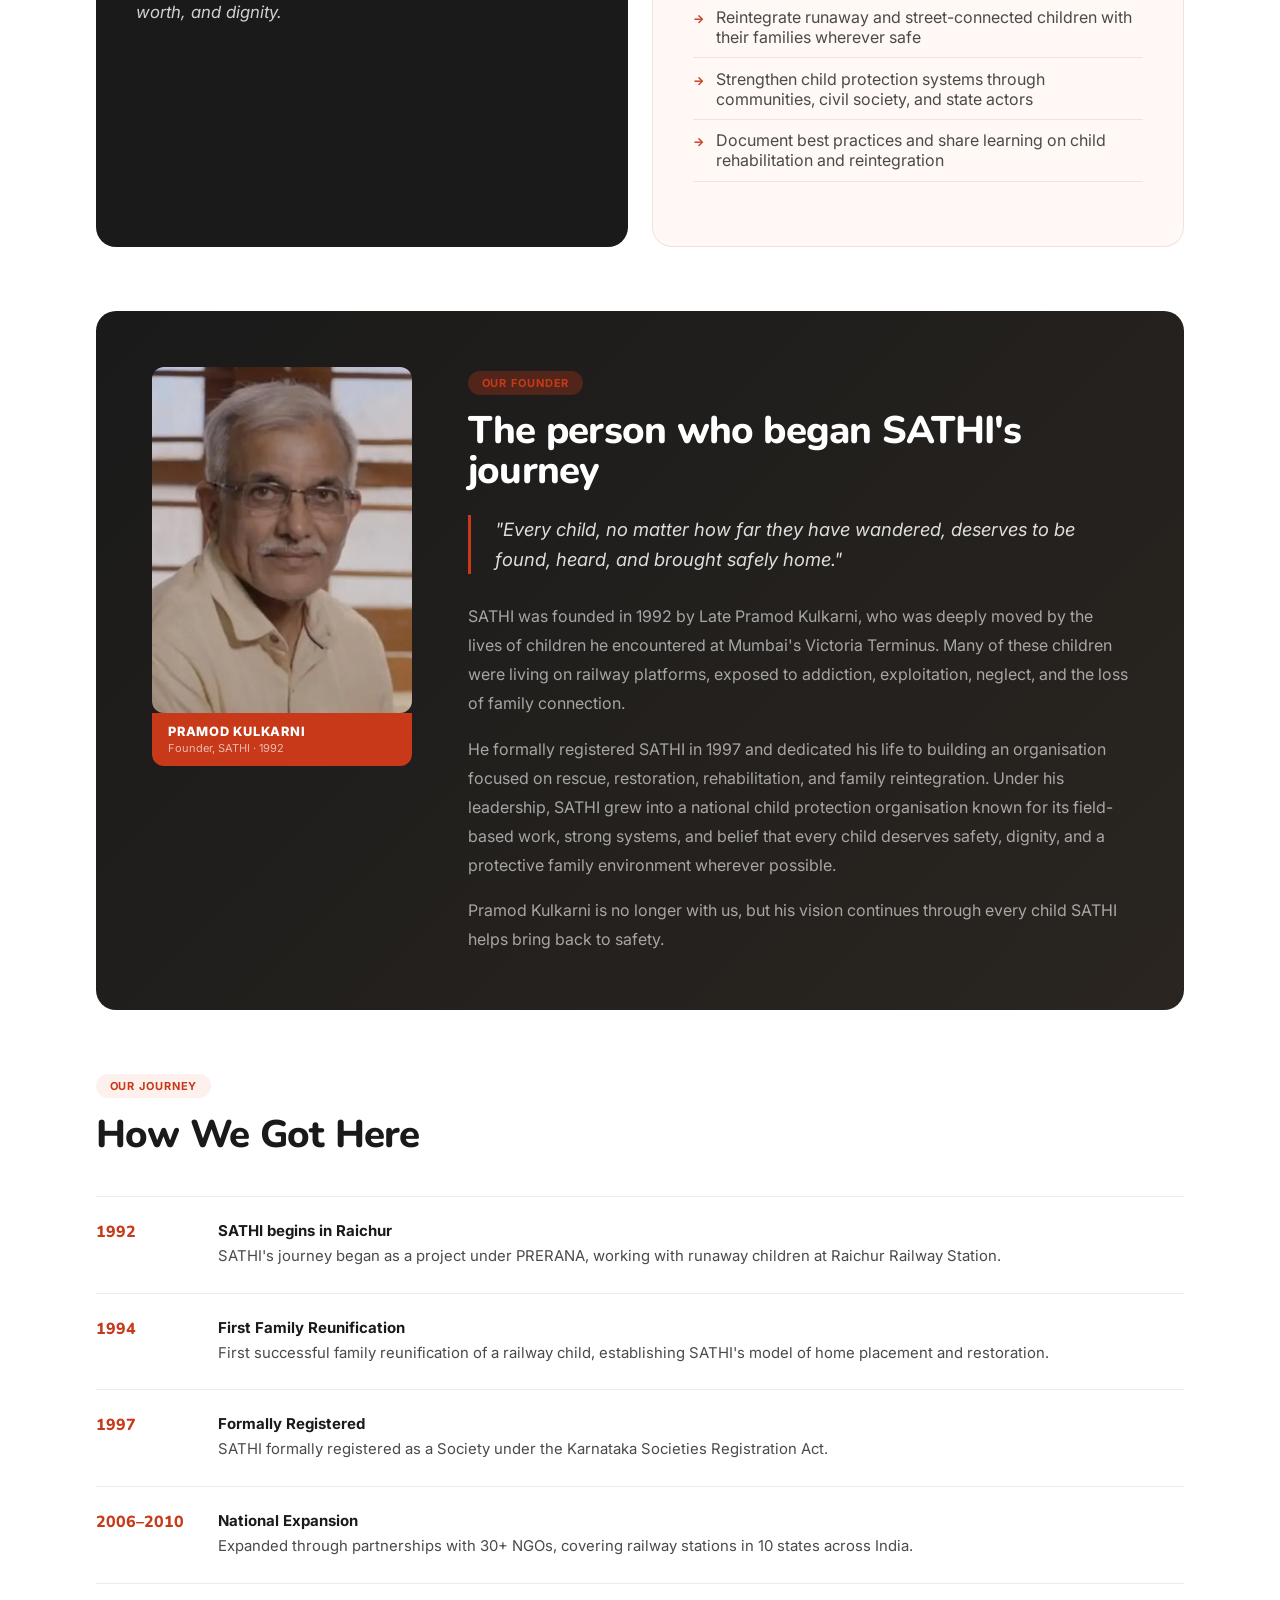
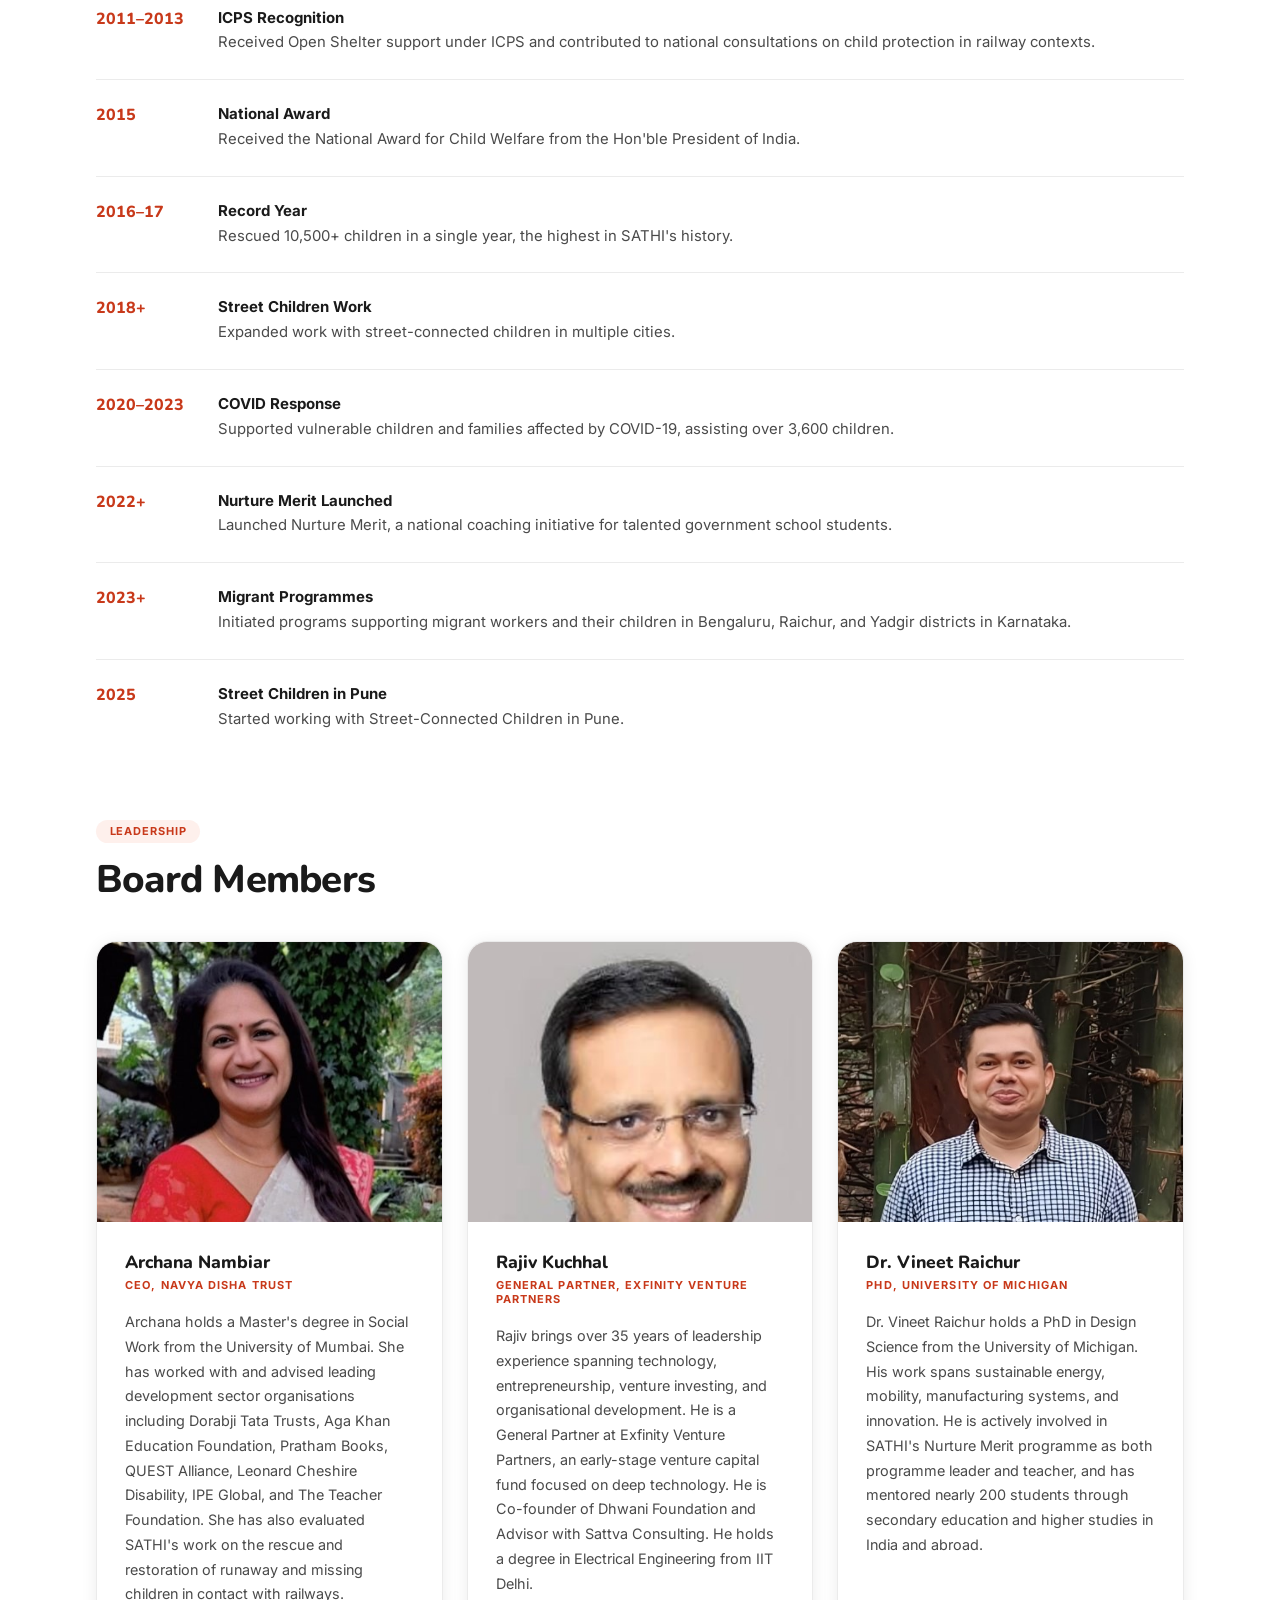
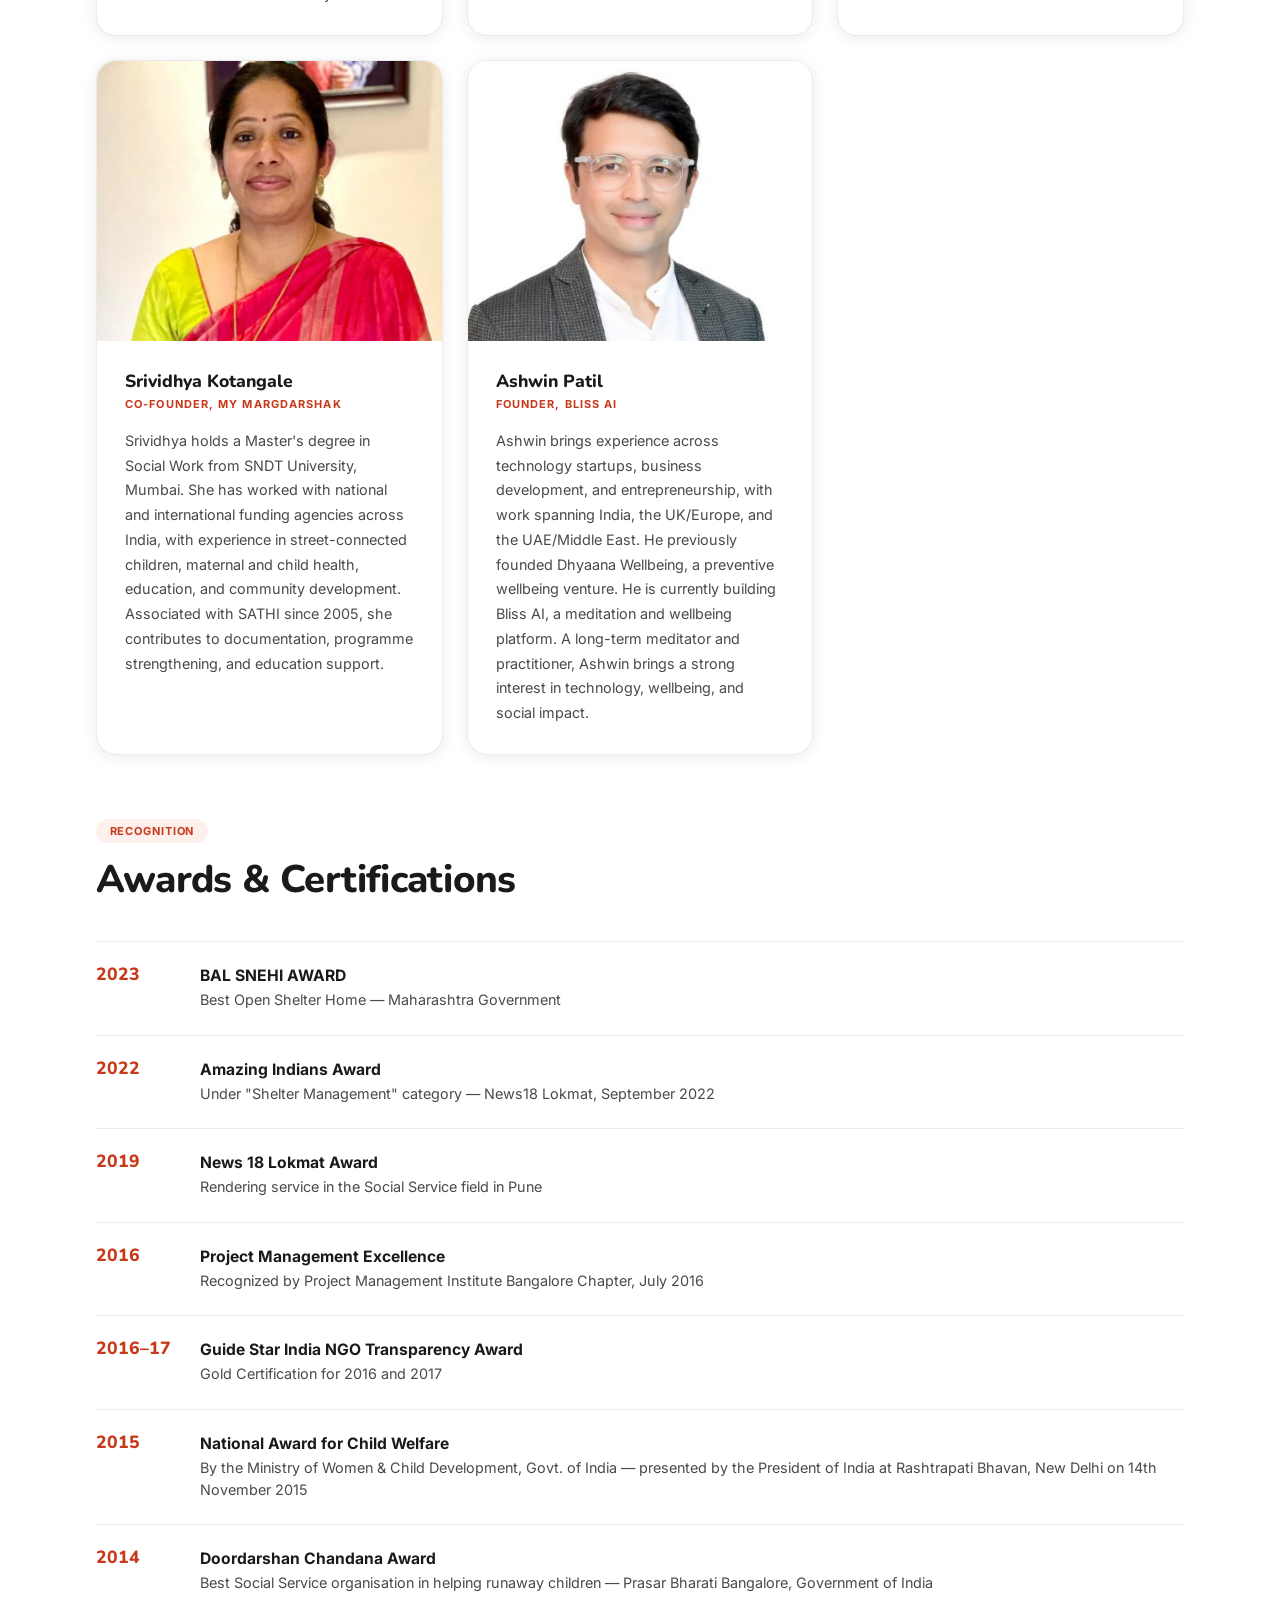
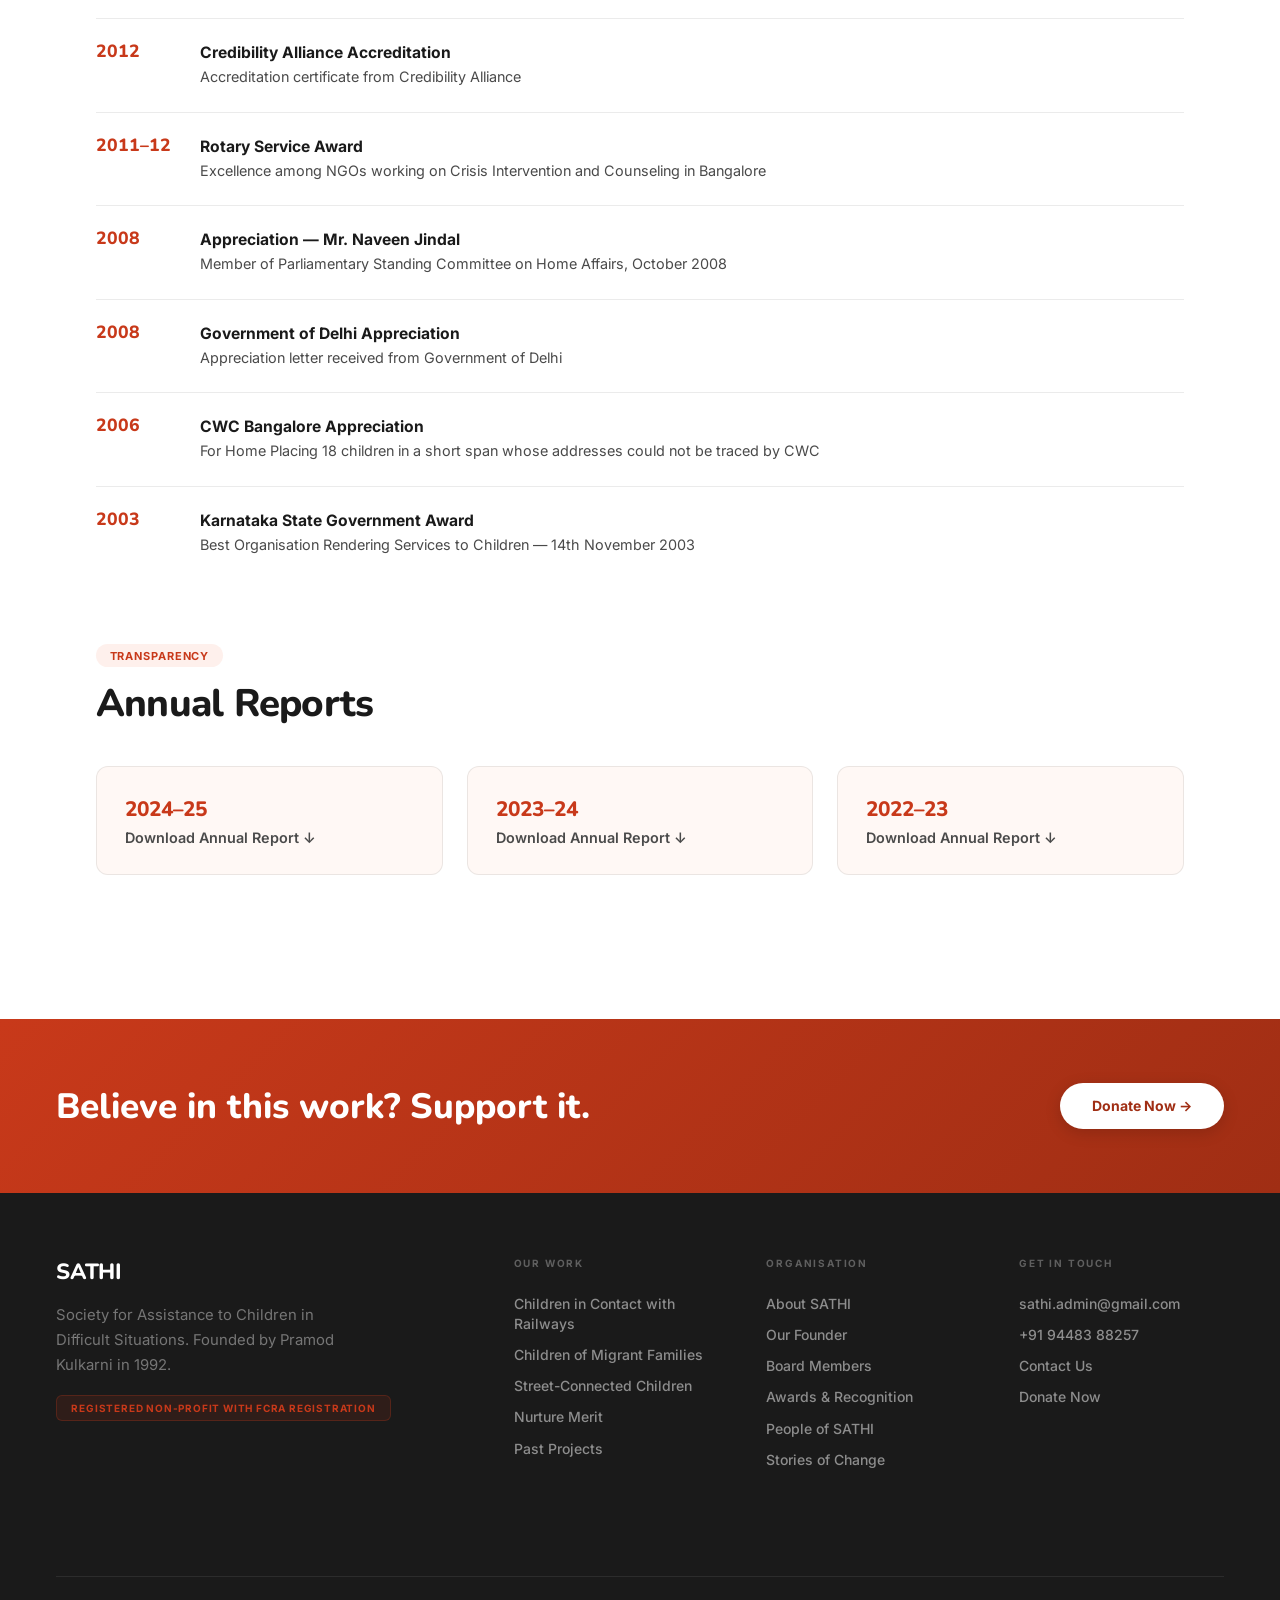
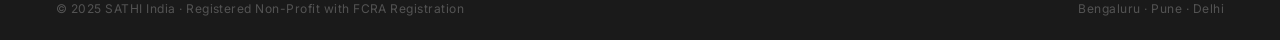
==== commit 6d816e80: "Add files via upload" ====
--- a/about.html
+++ b/about.html
@@ -24,6 +24,7 @@
         <a href="about.html#founder"><span class="dd-num">&#8250;</span><span class="dd-text">Our Founder</span></a>
         <a href="about.html#board"><span class="dd-num">&#8250;</span><span class="dd-text">Board Members</span></a>
         <a href="about.html#awards"><span class="dd-num">&#8250;</span><span class="dd-text">Awards &amp; Recognition</span></a>
+        <a href="about.html#annual-reports"><span class="dd-num">&#8250;</span><span class="dd-text">Annual Reports</span></a>
       </div>
     </li>
     <li><a href="stories.html">Stories</a></li>
@@ -217,6 +218,26 @@
 <div style="font-family:var(--display);font-size:1.1rem;font-weight:800;color:var(--red);line-height:1;">2003</div>
 <div><div style="font-weight:700;font-size:.98rem;margin-bottom:.25rem;">Karnataka State Government Award</div><p style="font-size:.9rem;color:var(--ink-mid);line-height:1.5;">Best Organisation Rendering Services to Children — 14th November 2003</p></div>
 </div></div>
+  </div>
+
+  <!-- ANNUAL REPORTS -->
+  <div id="annual-reports" style="margin-bottom:4rem;">
+    <span class="page-section-tag">Transparency</span>
+    <h2 class="page-section-title" style="margin-bottom:2.5rem;">Annual Reports</h2>
+    <div style="display:grid;grid-template-columns:repeat(3,1fr);gap:1.5rem;">
+      <a href="reports/SATHI_AR_2024-25.pdf" target="_blank" style="display:block;background:var(--cream);border:1px solid var(--border);border-radius:var(--radius);padding:1.75rem;text-decoration:none;transition:transform .2s, box-shadow .2s;">
+        <div style="font-family:var(--display);font-size:1.3rem;font-weight:800;color:var(--red);margin-bottom:.4rem;">2024–25</div>
+        <div style="font-size:.9rem;color:var(--ink-mid);font-weight:600;">Download Annual Report &darr;</div>
+      </a>
+      <a href="reports/SATHI_AR_2023-24.pdf" target="_blank" style="display:block;background:var(--cream);border:1px solid var(--border);border-radius:var(--radius);padding:1.75rem;text-decoration:none;transition:transform .2s, box-shadow .2s;">
+        <div style="font-family:var(--display);font-size:1.3rem;font-weight:800;color:var(--red);margin-bottom:.4rem;">2023–24</div>
+        <div style="font-size:.9rem;color:var(--ink-mid);font-weight:600;">Download Annual Report &darr;</div>
+      </a>
+      <a href="reports/SATHI_AR_2022-23.pdf" target="_blank" style="display:block;background:var(--cream);border:1px solid var(--border);border-radius:var(--radius);padding:1.75rem;text-decoration:none;transition:transform .2s, box-shadow .2s;">
+        <div style="font-family:var(--display);font-size:1.3rem;font-weight:800;color:var(--red);margin-bottom:.4rem;">2022–23</div>
+        <div style="font-size:.9rem;color:var(--ink-mid);font-weight:600;">Download Annual Report &darr;</div>
+      </a>
+    </div>
   </div>
 </div>
 <div class="inner-cta"><h2>Believe in this work? Support it.</h2><a href="https://sathiindia.org/donate-now.html" target="_blank" class="btn-white-sm">Donate Now &rarr;</a></div><footer>
